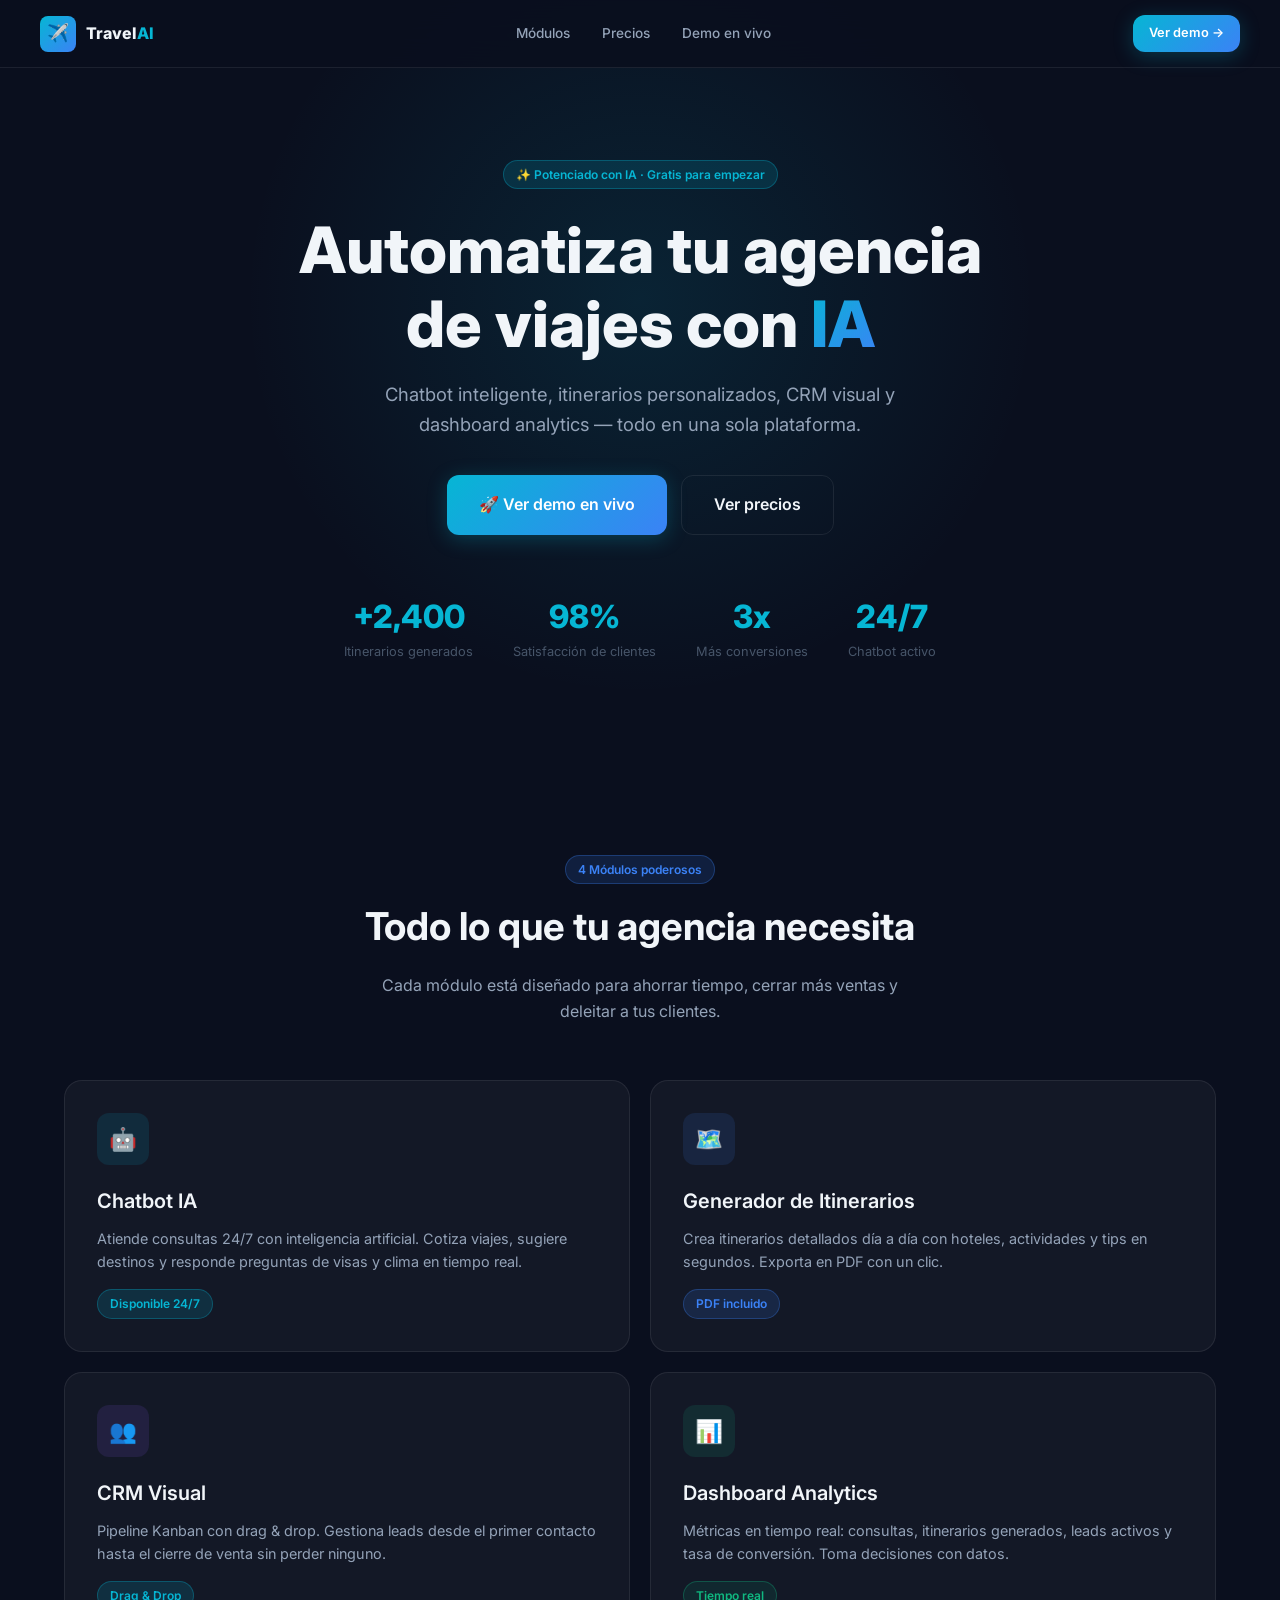
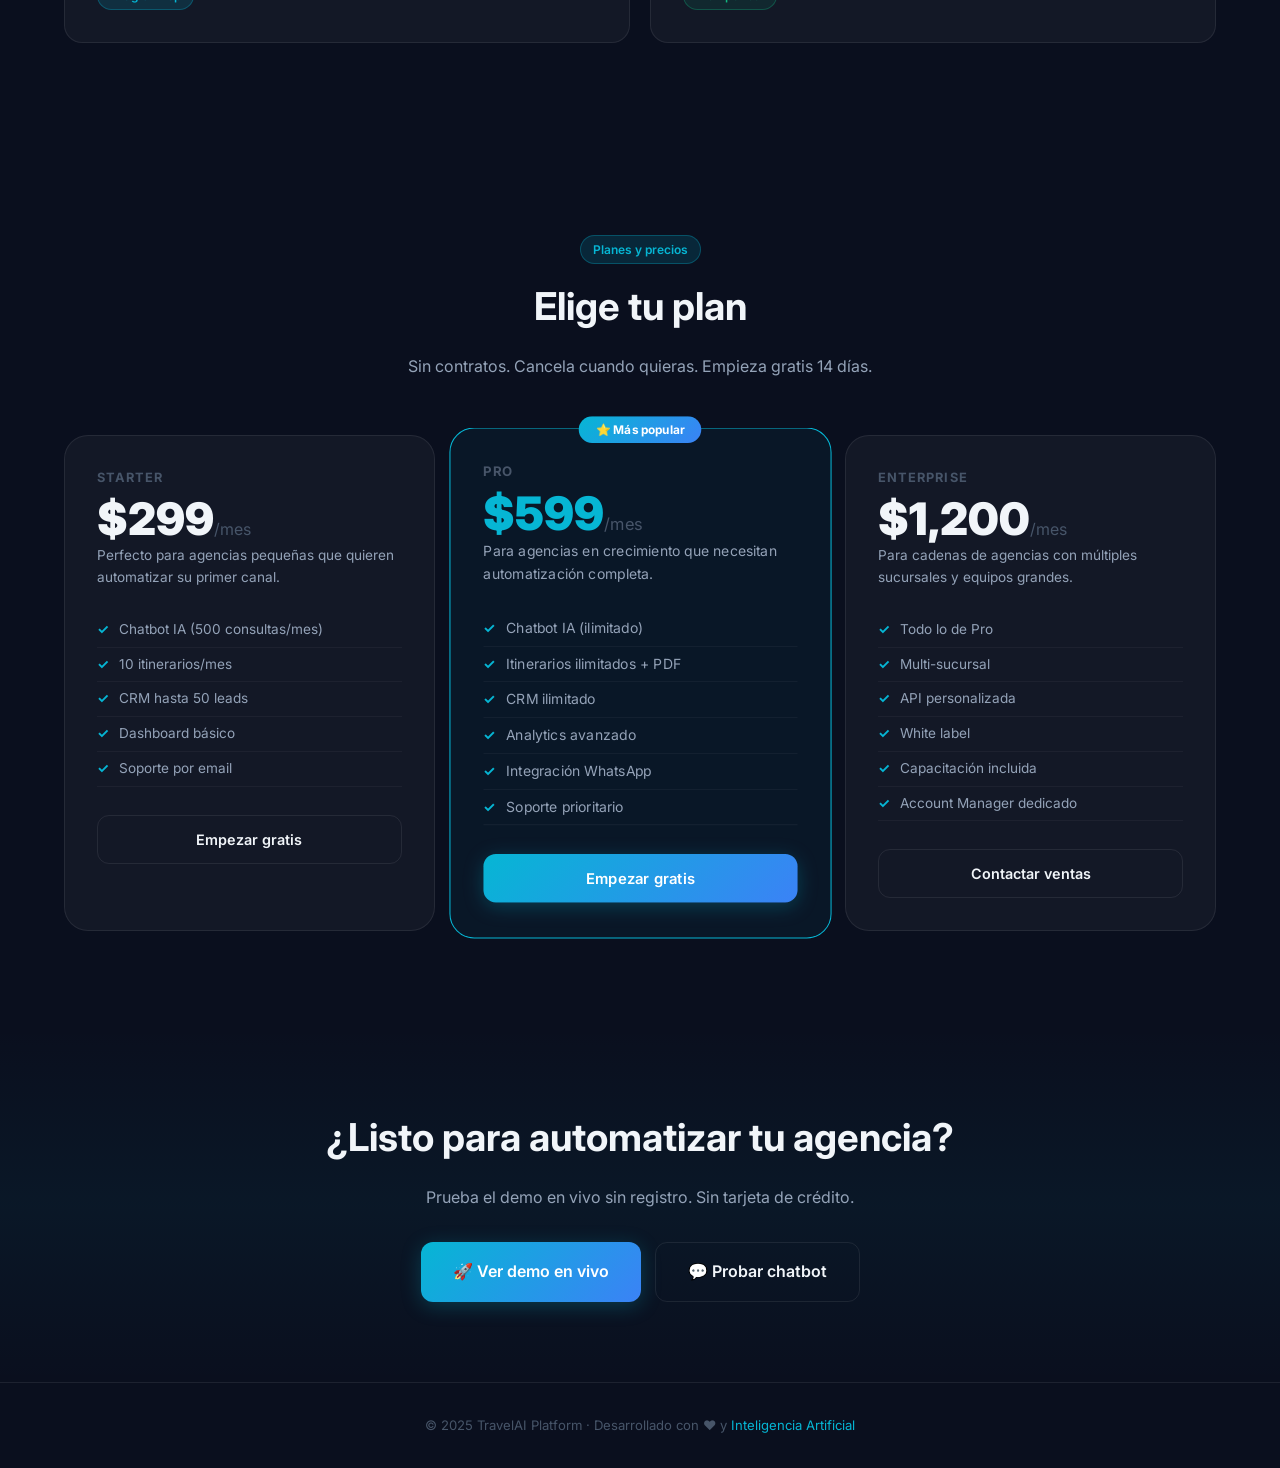
==== index.html @ 24be6a28 "TravelAI Platform - MVP inicial con Gemini AI gratuita" ====
<!DOCTYPE html>
<html lang="es">
<head>
  <meta charset="UTF-8" />
  <meta name="viewport" content="width=device-width, initial-scale=1.0" />
  <title>TravelAI Platform — Automatiza tu agencia de viajes con IA</title>
  <meta name="description" content="TravelAI Platform: chatbot IA, generador de itinerarios, CRM y dashboard analytics para agencias de viajes. Automatiza tu negocio hoy." />
  <meta property="og:title" content="TravelAI Platform" />
  <meta property="og:description" content="Automatiza tu agencia de viajes con Inteligencia Artificial" />
  <link rel="stylesheet" href="style.css" />
  <style>
    /* ── Navbar ── */
    .navbar {
      position: fixed; top: 0; left: 0; right: 0; z-index: 999;
      background: rgba(10,15,30,0.85); backdrop-filter: blur(20px);
      border-bottom: 1px solid var(--border);
      display: flex; align-items: center; justify-content: space-between;
      padding: 0 40px; height: 68px;
    }
    .nav-logo { display: flex; align-items: center; gap: 10px; }
    .nav-logo .icon {
      width: 36px; height: 36px; border-radius: 8px;
      background: linear-gradient(135deg, var(--cyan), var(--blue));
      display: flex; align-items: center; justify-content: center; font-size: 1.1rem;
    }
    .nav-logo span { font-weight: 800; font-size: 1rem; }
    .nav-logo span em { color: var(--cyan); font-style: normal; }
    .nav-links { display: flex; align-items: center; gap: 32px; }
    .nav-links a { font-size: 0.85rem; font-weight: 500; color: var(--text-secondary); transition: var(--transition); }
    .nav-links a:hover { color: var(--text-primary); }
    .nav-cta { display: flex; gap: 12px; }

    /* ── Hero ── */
    .hero {
      padding: 160px 0 96px;
      text-align: center;
      position: relative; overflow: hidden;
    }
    .hero::before {
      content: ''; position: absolute; top: -100px; left: 50%; transform: translateX(-50%);
      width: 800px; height: 800px;
      background: radial-gradient(circle, rgba(6,182,212,0.12) 0%, transparent 70%);
      pointer-events: none;
    }
    .hero-badge { margin-bottom: 24px; }
    .hero h1 { margin-bottom: 20px; }
    .hero h1 span { background: linear-gradient(135deg, var(--cyan), var(--blue)); -webkit-background-clip: text; -webkit-text-fill-color: transparent; }
    .hero p { font-size: 1.15rem; max-width: 560px; margin: 0 auto 36px; }
    .hero-cta { display: flex; gap: 14px; justify-content: center; flex-wrap: wrap; }
    .hero-stats { display: flex; gap: 40px; justify-content: center; margin-top: 56px; flex-wrap: wrap; }
    .hero-stat { text-align: center; }
    .hero-stat .val { font-size: 2rem; font-weight: 800; color: var(--cyan); }
    .hero-stat .lbl { font-size: 0.8rem; color: var(--text-muted); }

    /* ── Features ── */
    .features { padding: 96px 0; }
    .section-label { text-align: center; margin-bottom: 12px; }
    .section-title { text-align: center; margin-bottom: 16px; }
    .section-sub { text-align: center; max-width: 520px; margin: 0 auto 56px; }
    .features-grid {
      display: grid; grid-template-columns: repeat(2, 1fr); gap: 20px;
    }
    .feature-card {
      background: var(--bg-card); border: 1px solid var(--border);
      border-radius: var(--radius-lg); padding: 32px;
      transition: var(--transition); position: relative; overflow: hidden;
    }
    .feature-card::before {
      content: ''; position: absolute; top: 0; left: 0; right: 0; height: 2px;
      background: linear-gradient(90deg, transparent, var(--cyan), transparent);
      opacity: 0; transition: var(--transition);
    }
    .feature-card:hover { border-color: var(--border-accent); transform: translateY(-4px); }
    .feature-card:hover::before { opacity: 1; }
    .feature-icon {
      width: 52px; height: 52px; border-radius: var(--radius-md);
      display: flex; align-items: center; justify-content: center;
      font-size: 1.4rem; margin-bottom: 20px;
    }
    .feature-card h3 { margin-bottom: 10px; }
    .feature-card p { font-size: 0.9rem; }
    .feature-tag { margin-top: 16px; }

    /* ── Pricing ── */
    .pricing { padding: 96px 0; }
    .pricing-grid { display: grid; grid-template-columns: repeat(3,1fr); gap: 20px; }
    .pricing-card {
      background: var(--bg-card); border: 1px solid var(--border);
      border-radius: var(--radius-xl); padding: 32px;
      position: relative; transition: var(--transition);
    }
    .pricing-card.featured {
      border-color: var(--cyan); background: rgba(6,182,212,0.05);
      transform: scale(1.03);
    }
    .pricing-card.featured .popular-badge {
      position: absolute; top: -12px; left: 50%; transform: translateX(-50%);
      background: linear-gradient(135deg, var(--cyan), var(--blue));
      color: #fff; padding: 4px 16px; border-radius: 999px;
      font-size: 0.72rem; font-weight: 700;
    }
    .pricing-name { font-size: 0.8rem; font-weight: 700; color: var(--text-muted); text-transform: uppercase; letter-spacing: 0.08em; margin-bottom: 8px; }
    .pricing-price { font-size: 2.8rem; font-weight: 900; line-height: 1; margin-bottom: 4px; }
    .pricing-price span { font-size: 1rem; font-weight: 400; color: var(--text-muted); }
    .pricing-desc { font-size: 0.85rem; margin-bottom: 24px; }
    .pricing-features { margin-bottom: 28px; }
    .pricing-features li {
      display: flex; align-items: center; gap: 10px;
      font-size: 0.85rem; color: var(--text-secondary); padding: 6px 0;
      border-bottom: 1px solid rgba(255,255,255,0.04);
    }
    .pricing-features li::before { content: '✓'; color: var(--cyan); font-weight: 700; flex-shrink: 0; }
    .pricing-card .btn { width: 100%; justify-content: center; }

    /* ── CTA Section ── */
    .cta-section {
      padding: 80px 0; text-align: center;
      background: linear-gradient(180deg, transparent, rgba(6,182,212,0.05), transparent);
    }
    .cta-section h2 { margin-bottom: 16px; }
    .cta-section p { margin-bottom: 32px; }
    .cta-section .cta-btns { display: flex; gap: 14px; justify-content: center; }

    /* ── Footer ── */
    footer {
      border-top: 1px solid var(--border);
      padding: 32px 0; text-align: center;
    }
    footer p { font-size: 0.82rem; color: var(--text-muted); }
    footer a { color: var(--cyan); }

    @media (max-width: 768px) {
      .features-grid, .pricing-grid { grid-template-columns: 1fr; }
      .pricing-card.featured { transform: scale(1); }
      .nav-links { display: none; }
      .navbar { padding: 0 20px; }
    }
  </style>
</head>
<body>

<!-- NAVBAR -->
<nav class="navbar">
  <div class="nav-logo">
    <div class="icon">✈️</div>
    <span>Travel<em>AI</em></span>
  </div>
  <div class="nav-links">
    <a href="#modulos">Módulos</a>
    <a href="#precios">Precios</a>
    <a href="app/dashboard.html">Demo en vivo</a>
  </div>
  <div class="nav-cta">
    <a href="app/dashboard.html" class="btn btn-primary btn-sm">Ver demo →</a>
  </div>
</nav>

<!-- HERO -->
<section class="hero">
  <div class="container">
    <div class="hero-badge animate-fade-up">
      <span class="badge badge-cyan">✨ Potenciado con IA · Gratis para empezar</span>
    </div>
    <h1 class="animate-fade-up delay-1">
      Automatiza tu agencia<br>de viajes con <span>IA</span>
    </h1>
    <p class="animate-fade-up delay-2">
      Chatbot inteligente, itinerarios personalizados, CRM visual y dashboard analytics — todo en una sola plataforma.
    </p>
    <div class="hero-cta animate-fade-up delay-3">
      <a href="app/dashboard.html" id="cta-demo" class="btn btn-primary btn-lg">🚀 Ver demo en vivo</a>
      <a href="#precios" class="btn btn-outline btn-lg">Ver precios</a>
    </div>
    <div class="hero-stats animate-fade-up delay-4">
      <div class="hero-stat"><div class="val">+2,400</div><div class="lbl">Itinerarios generados</div></div>
      <div class="hero-stat"><div class="val">98%</div><div class="lbl">Satisfacción de clientes</div></div>
      <div class="hero-stat"><div class="val">3x</div><div class="lbl">Más conversiones</div></div>
      <div class="hero-stat"><div class="val">24/7</div><div class="lbl">Chatbot activo</div></div>
    </div>
  </div>
</section>

<!-- MÓDULOS -->
<section class="features" id="modulos">
  <div class="container">
    <div class="section-label"><span class="badge badge-blue">4 Módulos poderosos</span></div>
    <h2 class="section-title">Todo lo que tu agencia necesita</h2>
    <p class="section-sub">Cada módulo está diseñado para ahorrar tiempo, cerrar más ventas y deleitar a tus clientes.</p>
    <div class="features-grid">

      <div class="feature-card animate-fade-up">
        <div class="feature-icon" style="background:rgba(6,182,212,0.12);color:var(--cyan);">🤖</div>
        <h3>Chatbot IA</h3>
        <p>Atiende consultas 24/7 con inteligencia artificial. Cotiza viajes, sugiere destinos y responde preguntas de visas y clima en tiempo real.</p>
        <div class="feature-tag"><span class="badge badge-cyan">Disponible 24/7</span></div>
      </div>

      <div class="feature-card animate-fade-up delay-1">
        <div class="feature-icon" style="background:rgba(59,130,246,0.12);color:var(--blue);">🗺️</div>
        <h3>Generador de Itinerarios</h3>
        <p>Crea itinerarios detallados día a día con hoteles, actividades y tips en segundos. Exporta en PDF con un clic.</p>
        <div class="feature-tag"><span class="badge badge-blue">PDF incluido</span></div>
      </div>

      <div class="feature-card animate-fade-up delay-2">
        <div class="feature-icon" style="background:rgba(139,92,246,0.12);color:var(--violet);">👥</div>
        <h3>CRM Visual</h3>
        <p>Pipeline Kanban con drag & drop. Gestiona leads desde el primer contacto hasta el cierre de venta sin perder ninguno.</p>
        <div class="feature-tag"><span class="badge badge-cyan">Drag & Drop</span></div>
      </div>

      <div class="feature-card animate-fade-up delay-3">
        <div class="feature-icon" style="background:rgba(16,185,129,0.12);color:var(--emerald);">📊</div>
        <h3>Dashboard Analytics</h3>
        <p>Métricas en tiempo real: consultas, itinerarios generados, leads activos y tasa de conversión. Toma decisiones con datos.</p>
        <div class="feature-tag"><span class="badge badge-green">Tiempo real</span></div>
      </div>

    </div>
  </div>
</section>

<!-- PRECIOS -->
<section class="pricing" id="precios">
  <div class="container">
    <div class="section-label"><span class="badge badge-cyan">Planes y precios</span></div>
    <h2 class="section-title">Elige tu plan</h2>
    <p class="section-sub">Sin contratos. Cancela cuando quieras. Empieza gratis 14 días.</p>
    <div class="pricing-grid">

      <div class="pricing-card">
        <div class="pricing-name">Starter</div>
        <div class="pricing-price">$299<span>/mes</span></div>
        <p class="pricing-desc">Perfecto para agencias pequeñas que quieren automatizar su primer canal.</p>
        <ul class="pricing-features">
          <li>Chatbot IA (500 consultas/mes)</li>
          <li>10 itinerarios/mes</li>
          <li>CRM hasta 50 leads</li>
          <li>Dashboard básico</li>
          <li>Soporte por email</li>
        </ul>
        <a href="app/dashboard.html" class="btn btn-outline">Empezar gratis</a>
      </div>

      <div class="pricing-card featured">
        <div class="popular-badge">⭐ Más popular</div>
        <div class="pricing-name">Pro</div>
        <div class="pricing-price" style="color:var(--cyan)">$599<span>/mes</span></div>
        <p class="pricing-desc">Para agencias en crecimiento que necesitan automatización completa.</p>
        <ul class="pricing-features">
          <li>Chatbot IA (ilimitado)</li>
          <li>Itinerarios ilimitados + PDF</li>
          <li>CRM ilimitado</li>
          <li>Analytics avanzado</li>
          <li>Integración WhatsApp</li>
          <li>Soporte prioritario</li>
        </ul>
        <a href="app/dashboard.html" class="btn btn-primary">Empezar gratis</a>
      </div>

      <div class="pricing-card">
        <div class="pricing-name">Enterprise</div>
        <div class="pricing-price">$1,200<span>/mes</span></div>
        <p class="pricing-desc">Para cadenas de agencias con múltiples sucursales y equipos grandes.</p>
        <ul class="pricing-features">
          <li>Todo lo de Pro</li>
          <li>Multi-sucursal</li>
          <li>API personalizada</li>
          <li>White label</li>
          <li>Capacitación incluida</li>
          <li>Account Manager dedicado</li>
        </ul>
        <a href="app/dashboard.html" class="btn btn-outline">Contactar ventas</a>
      </div>

    </div>
  </div>
</section>

<!-- CTA FINAL -->
<section class="cta-section">
  <div class="container">
    <h2>¿Listo para automatizar tu agencia?</h2>
    <p>Prueba el demo en vivo sin registro. Sin tarjeta de crédito.</p>
    <div class="cta-btns">
      <a href="app/dashboard.html" id="cta-demo-2" class="btn btn-primary btn-lg">🚀 Ver demo en vivo</a>
      <a href="app/chatbot.html" class="btn btn-outline btn-lg">💬 Probar chatbot</a>
    </div>
  </div>
</section>

<!-- FOOTER -->
<footer>
  <div class="container">
    <p>© 2025 TravelAI Platform · Desarrollado con ❤️ y <a href="#">Inteligencia Artificial</a></p>
  </div>
</footer>

</body>
</html>
---- style.css ----
/* ============================================================
   TravelAI Platform — Global Design System
   Dark Tech Premium + Glassmorphism
   Fuente: Inter (Google Fonts)
   ============================================================ */

@import url('https://fonts.googleapis.com/css2?family=Inter:wght@300;400;500;600;700;800;900&display=swap');

/* ── CSS Variables ─────────────────────────────────────────── */
:root {
  --bg-base:        #0a0f1e;
  --bg-surface:     #0f172a;
  --bg-sidebar:     #111827;
  --bg-card:        rgba(255, 255, 255, 0.04);
  --bg-card-hover:  rgba(255, 255, 255, 0.07);
  --border:         rgba(255, 255, 255, 0.08);
  --border-accent:  rgba(6, 182, 212, 0.3);

  --cyan:           #06b6d4;
  --cyan-dim:       rgba(6, 182, 212, 0.15);
  --cyan-glow:      rgba(6, 182, 212, 0.25);
  --blue:           #3b82f6;
  --blue-dim:       rgba(59, 130, 246, 0.15);
  --violet:         #8b5cf6;
  --emerald:        #10b981;
  --rose:           #f43f5e;
  --amber:          #f59e0b;

  --text-primary:   #f1f5f9;
  --text-secondary: #94a3b8;
  --text-muted:     #475569;

  --radius-sm:      6px;
  --radius-md:      12px;
  --radius-lg:      18px;
  --radius-xl:      24px;

  --shadow-glow-cyan: 0 0 30px rgba(6, 182, 212, 0.15);
  --shadow-card:      0 4px 24px rgba(0, 0, 0, 0.4);
  --transition:       all 0.2s ease;
  --sidebar-w:        240px;
}

/* ── Reset ─────────────────────────────────────────────────── */
*, *::before, *::after { box-sizing: border-box; margin: 0; padding: 0; }
html { scroll-behavior: smooth; }
body {
  font-family: 'Inter', sans-serif;
  background: var(--bg-base);
  color: var(--text-primary);
  line-height: 1.6;
  -webkit-font-smoothing: antialiased;
}
a { color: inherit; text-decoration: none; }
img { max-width: 100%; }
ul { list-style: none; }
button { cursor: pointer; border: none; outline: none; }
input, textarea, select {
  font-family: 'Inter', sans-serif;
  outline: none;
}

/* ── Typography ────────────────────────────────────────────── */
h1 { font-size: clamp(2.2rem, 5vw, 4rem); font-weight: 800; line-height: 1.15; }
h2 { font-size: clamp(1.6rem, 3vw, 2.5rem); font-weight: 700; }
h3 { font-size: 1.25rem; font-weight: 600; }
h4 { font-size: 1rem; font-weight: 600; }
p  { color: var(--text-secondary); }

/* ── Layout ────────────────────────────────────────────────── */
.container {
  max-width: 1200px;
  margin: 0 auto;
  padding: 0 24px;
}
.section { padding: 96px 0; }

/* ── Glass Card ────────────────────────────────────────────── */
.card {
  background: var(--bg-card);
  border: 1px solid var(--border);
  border-radius: var(--radius-lg);
  padding: 24px;
  transition: var(--transition);
}
.card:hover {
  background: var(--bg-card-hover);
  border-color: var(--border-accent);
  box-shadow: var(--shadow-glow-cyan);
  transform: translateY(-2px);
}

/* ── Buttons ───────────────────────────────────────────────── */
.btn {
  display: inline-flex;
  align-items: center;
  gap: 8px;
  padding: 12px 24px;
  border-radius: var(--radius-md);
  font-size: 0.9rem;
  font-weight: 600;
  transition: var(--transition);
  white-space: nowrap;
}
.btn-primary {
  background: linear-gradient(135deg, var(--cyan) 0%, var(--blue) 100%);
  color: #fff;
  box-shadow: 0 4px 20px var(--cyan-glow);
}
.btn-primary:hover {
  transform: translateY(-2px);
  box-shadow: 0 8px 30px var(--cyan-glow);
  filter: brightness(1.1);
}
.btn-outline {
  background: transparent;
  border: 1px solid var(--border);
  color: var(--text-primary);
}
.btn-outline:hover {
  border-color: var(--cyan);
  color: var(--cyan);
  background: var(--cyan-dim);
}
.btn-ghost {
  background: var(--bg-card);
  border: 1px solid var(--border);
  color: var(--text-primary);
}
.btn-ghost:hover {
  background: var(--bg-card-hover);
  border-color: var(--border-accent);
}
.btn-sm { padding: 8px 16px; font-size: 0.8rem; }
.btn-lg { padding: 16px 32px; font-size: 1rem; }

/* ── Badge ─────────────────────────────────────────────────── */
.badge {
  display: inline-flex;
  align-items: center;
  gap: 6px;
  padding: 4px 12px;
  border-radius: 999px;
  font-size: 0.75rem;
  font-weight: 600;
  border: 1px solid;
}
.badge-cyan  { color: var(--cyan);    background: var(--cyan-dim);  border-color: var(--border-accent); }
.badge-blue  { color: var(--blue);    background: var(--blue-dim);  border-color: rgba(59,130,246,0.3); }
.badge-green { color: var(--emerald); background: rgba(16,185,129,0.1); border-color: rgba(16,185,129,0.3); }
.badge-rose  { color: var(--rose);    background: rgba(244,63,94,0.1);  border-color: rgba(244,63,94,0.3); }

/* ── APP LAYOUT (sidebar + content) ───────────────────────── */
.app-layout {
  display: flex;
  min-height: 100vh;
}

/* Sidebar */
.sidebar {
  width: var(--sidebar-w);
  background: var(--bg-sidebar);
  border-right: 1px solid var(--border);
  display: flex;
  flex-direction: column;
  position: fixed;
  top: 0;
  left: 0;
  height: 100vh;
  z-index: 100;
  overflow-y: auto;
}
.sidebar-logo {
  padding: 20px 20px 16px;
  border-bottom: 1px solid var(--border);
  display: flex;
  align-items: center;
  gap: 10px;
}
.sidebar-logo .logo-icon {
  width: 36px;
  height: 36px;
  background: linear-gradient(135deg, var(--cyan), var(--blue));
  border-radius: var(--radius-sm);
  display: flex;
  align-items: center;
  justify-content: center;
  font-size: 1.1rem;
}
.sidebar-logo .logo-text {
  font-size: 0.9rem;
  font-weight: 700;
  color: var(--text-primary);
  line-height: 1.2;
}
.sidebar-logo .logo-sub {
  font-size: 0.65rem;
  color: var(--cyan);
  font-weight: 500;
}
.sidebar-nav {
  padding: 16px 12px;
  flex: 1;
}
.sidebar-section-label {
  font-size: 0.65rem;
  font-weight: 700;
  color: var(--text-muted);
  text-transform: uppercase;
  letter-spacing: 0.08em;
  padding: 0 8px;
  margin: 16px 0 8px;
}
.sidebar-section-label:first-child { margin-top: 0; }
.nav-item {
  display: flex;
  align-items: center;
  gap: 10px;
  padding: 10px 12px;
  border-radius: var(--radius-sm);
  font-size: 0.85rem;
  font-weight: 500;
  color: var(--text-secondary);
  transition: var(--transition);
  margin-bottom: 2px;
}
.nav-item:hover {
  background: var(--bg-card);
  color: var(--text-primary);
}
.nav-item.active {
  background: var(--cyan-dim);
  color: var(--cyan);
  border: 1px solid var(--border-accent);
}
.nav-item .nav-icon { font-size: 1rem; width: 20px; text-align: center; }
.sidebar-footer {
  padding: 16px 12px;
  border-top: 1px solid var(--border);
}
.sidebar-user {
  display: flex;
  align-items: center;
  gap: 10px;
  padding: 8px;
  border-radius: var(--radius-sm);
  cursor: pointer;
  transition: var(--transition);
}
.sidebar-user:hover { background: var(--bg-card); }
.user-avatar {
  width: 32px;
  height: 32px;
  background: linear-gradient(135deg, var(--violet), var(--blue));
  border-radius: 50%;
  display: flex;
  align-items: center;
  justify-content: center;
  font-size: 0.8rem;
  font-weight: 700;
  color: #fff;
}
.user-info .user-name { font-size: 0.8rem; font-weight: 600; }
.user-info .user-plan { font-size: 0.65rem; color: var(--cyan); }

/* Main content */
.main-content {
  margin-left: var(--sidebar-w);
  flex: 1;
  min-height: 100vh;
}
.app-header {
  background: rgba(15, 23, 42, 0.8);
  backdrop-filter: blur(20px);
  border-bottom: 1px solid var(--border);
  padding: 0 28px;
  height: 64px;
  display: flex;
  align-items: center;
  justify-content: space-between;
  position: sticky;
  top: 0;
  z-index: 90;
}
.app-header h1 { font-size: 1.2rem; font-weight: 700; }
.app-header-right { display: flex; align-items: center; gap: 12px; }
.app-body { padding: 28px; }

/* ── Metric Cards ──────────────────────────────────────────── */
.metrics-grid {
  display: grid;
  grid-template-columns: repeat(auto-fit, minmax(200px, 1fr));
  gap: 16px;
  margin-bottom: 28px;
}
.metric-card {
  background: var(--bg-card);
  border: 1px solid var(--border);
  border-radius: var(--radius-lg);
  padding: 20px;
  transition: var(--transition);
}
.metric-card:hover {
  border-color: var(--border-accent);
  transform: translateY(-2px);
}
.metric-label {
  font-size: 0.75rem;
  font-weight: 600;
  color: var(--text-muted);
  text-transform: uppercase;
  letter-spacing: 0.05em;
  margin-bottom: 8px;
}
.metric-value {
  font-size: 2.2rem;
  font-weight: 800;
  line-height: 1;
  margin-bottom: 6px;
}
.metric-change {
  font-size: 0.75rem;
  font-weight: 500;
}
.metric-change.up   { color: var(--emerald); }
.metric-change.down { color: var(--rose); }

/* ── Tables ────────────────────────────────────────────────── */
.table-card {
  background: var(--bg-card);
  border: 1px solid var(--border);
  border-radius: var(--radius-lg);
  overflow: hidden;
}
.table-card-header {
  padding: 16px 20px;
  border-bottom: 1px solid var(--border);
  display: flex;
  align-items: center;
  justify-content: space-between;
}
.table-card-header h3 { font-size: 0.95rem; }
table { width: 100%; border-collapse: collapse; }
th {
  padding: 12px 20px;
  text-align: left;
  font-size: 0.72rem;
  font-weight: 700;
  color: var(--text-muted);
  text-transform: uppercase;
  letter-spacing: 0.05em;
  background: rgba(255,255,255,0.02);
  border-bottom: 1px solid var(--border);
}
td {
  padding: 14px 20px;
  font-size: 0.85rem;
  border-bottom: 1px solid rgba(255,255,255,0.04);
  color: var(--text-secondary);
}
tr:last-child td { border-bottom: none; }
tbody tr { transition: var(--transition); }
tbody tr:hover { background: var(--bg-card-hover); }
td .td-main { color: var(--text-primary); font-weight: 500; }

/* ── Status Dots ───────────────────────────────────────────── */
.status-dot {
  display: inline-flex;
  align-items: center;
  gap: 6px;
  font-size: 0.8rem;
}
.status-dot::before {
  content: '';
  width: 7px;
  height: 7px;
  border-radius: 50%;
  flex-shrink: 0;
}
.status-dot.active::before   { background: var(--emerald); box-shadow: 0 0 8px var(--emerald); }
.status-dot.pending::before  { background: var(--amber); }
.status-dot.resolved::before { background: var(--text-muted); }

/* ── Grid helpers ──────────────────────────────────────────── */
.grid-2 { display: grid; grid-template-columns: 1fr 1fr; gap: 20px; }
.grid-3 { display: grid; grid-template-columns: repeat(3, 1fr); gap: 20px; }

/* ── Scrollbar ─────────────────────────────────────────────── */
::-webkit-scrollbar { width: 6px; height: 6px; }
::-webkit-scrollbar-track { background: transparent; }
::-webkit-scrollbar-thumb { background: rgba(255,255,255,0.1); border-radius: 3px; }
::-webkit-scrollbar-thumb:hover { background: rgba(255,255,255,0.2); }

/* ── Animations ────────────────────────────────────────────── */
@keyframes fadeInUp {
  from { opacity: 0; transform: translateY(24px); }
  to   { opacity: 1; transform: translateY(0); }
}
@keyframes pulse-glow {
  0%, 100% { box-shadow: 0 0 20px var(--cyan-glow); }
  50%       { box-shadow: 0 0 40px rgba(6,182,212,0.5); }
}
@keyframes spin {
  to { transform: rotate(360deg); }
}
.animate-fade-up { animation: fadeInUp 0.5s ease both; }
.delay-1 { animation-delay: 0.1s; }
.delay-2 { animation-delay: 0.2s; }
.delay-3 { animation-delay: 0.3s; }
.delay-4 { animation-delay: 0.4s; }

/* ── Responsive ────────────────────────────────────────────── */
@media (max-width: 1024px) {
  .grid-3 { grid-template-columns: repeat(2, 1fr); }
}
@media (max-width: 768px) {
  .sidebar { transform: translateX(-100%); }
  .main-content { margin-left: 0; }
  .grid-2, .grid-3 { grid-template-columns: 1fr; }
  .metrics-grid { grid-template-columns: repeat(2, 1fr); }
}
@media (max-width: 480px) {
  .metrics-grid { grid-template-columns: 1fr; }
}
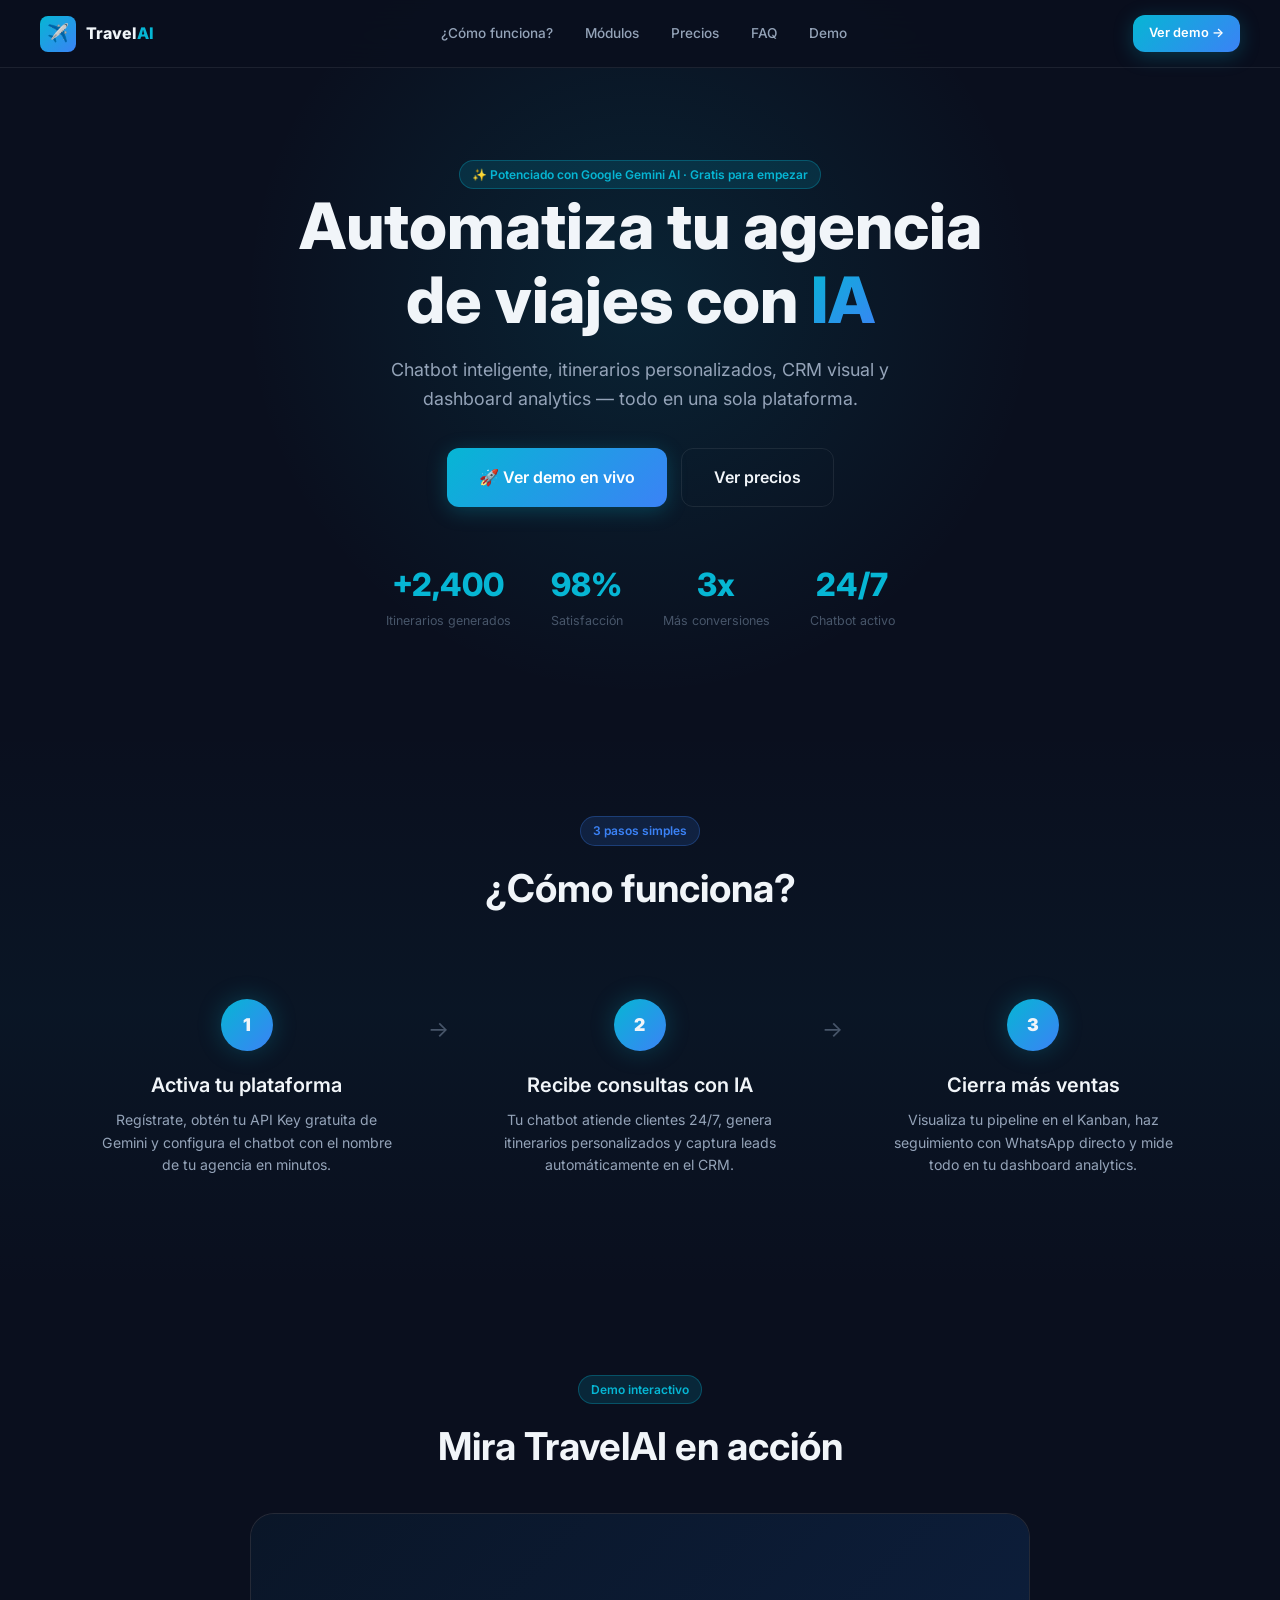
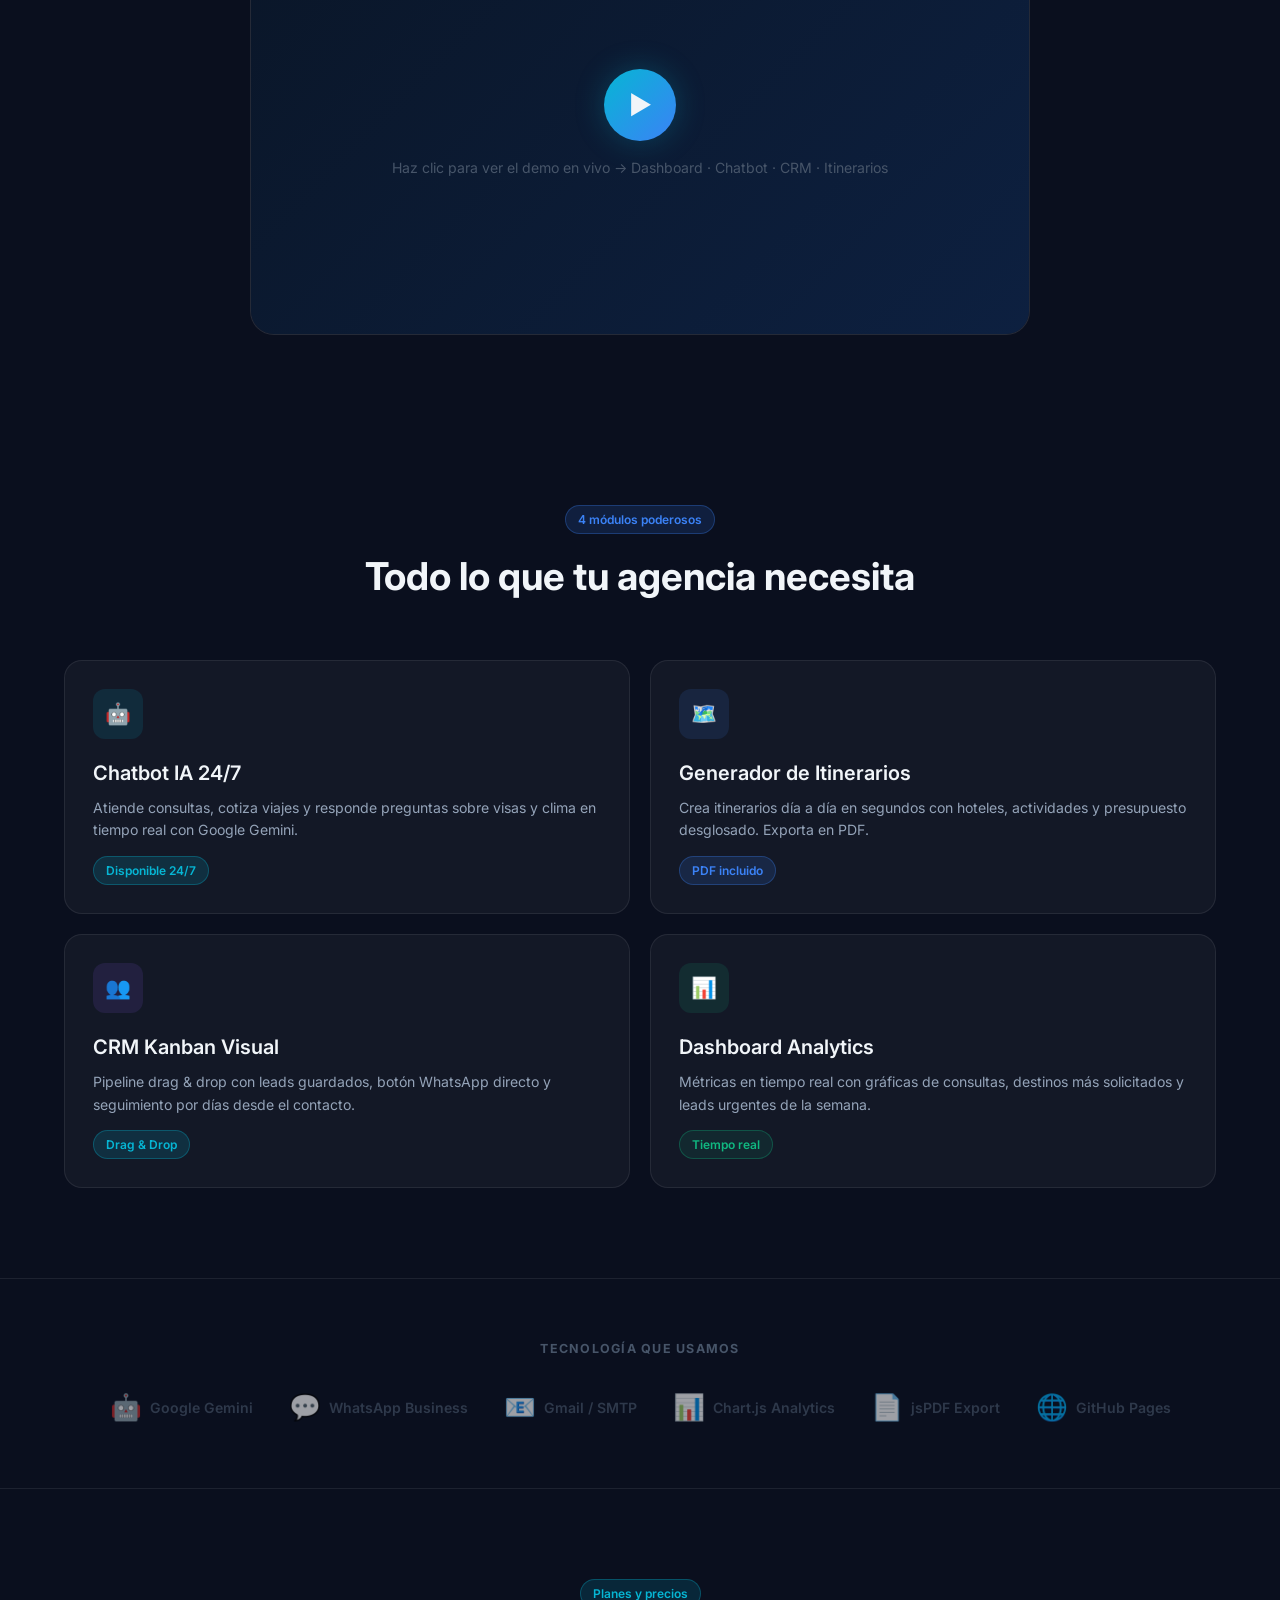
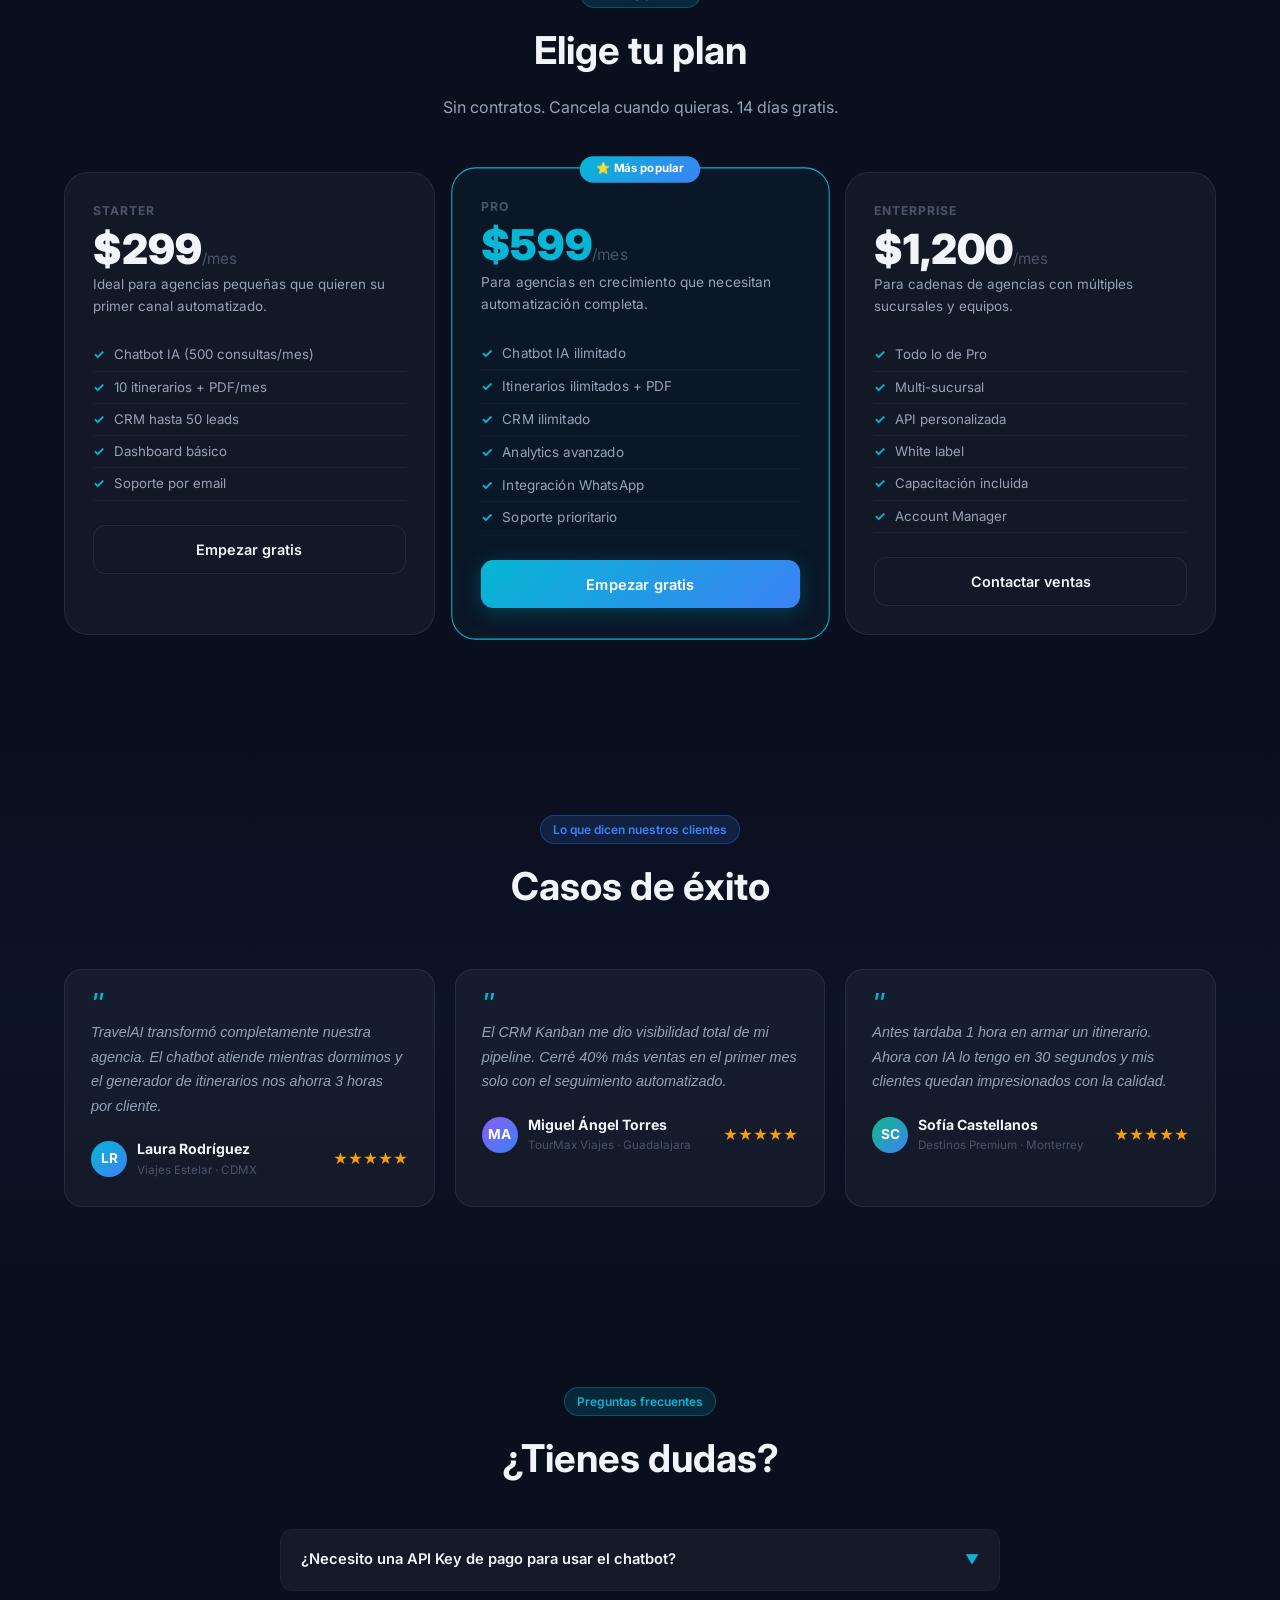
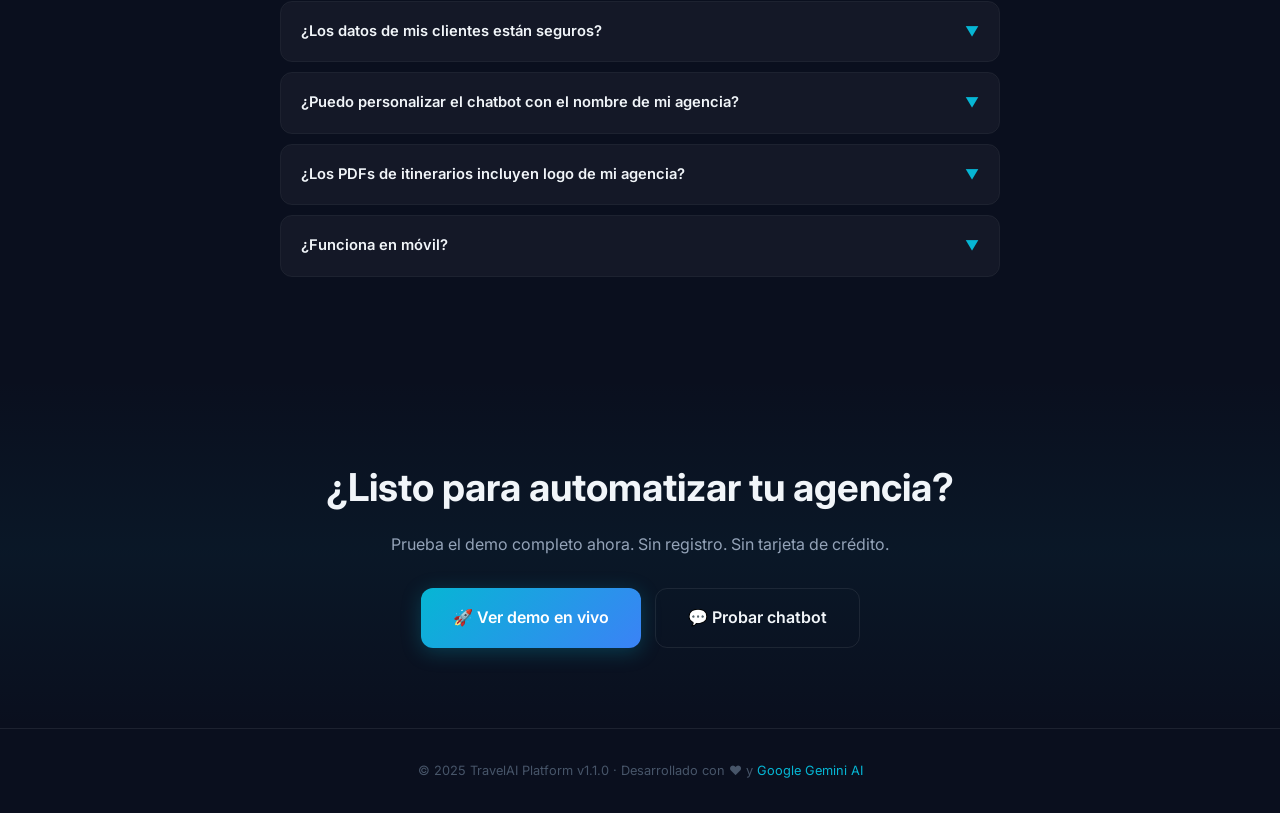
==== commit 252b16df: "TravelAI Platform v1.1 - Chatbot mejorado + PDF + CRM funcional + FAQ + Testimonios" ====
--- a/index.html
+++ b/index.html
@@ -1,181 +1,189 @@
 <!DOCTYPE html>
 <html lang="es">
 <head>
-  <meta charset="UTF-8" />
-  <meta name="viewport" content="width=device-width, initial-scale=1.0" />
+  <meta charset="UTF-8" /><meta name="viewport" content="width=device-width, initial-scale=1.0" />
   <title>TravelAI Platform — Automatiza tu agencia de viajes con IA</title>
-  <meta name="description" content="TravelAI Platform: chatbot IA, generador de itinerarios, CRM y dashboard analytics para agencias de viajes. Automatiza tu negocio hoy." />
-  <meta property="og:title" content="TravelAI Platform" />
-  <meta property="og:description" content="Automatiza tu agencia de viajes con Inteligencia Artificial" />
+  <meta name="description" content="TravelAI Platform: chatbot IA, generador de itinerarios, CRM y dashboard para agencias de viajes. Empieza gratis hoy." />
   <link rel="stylesheet" href="style.css" />
+  <script src="config.js"></script>
   <style>
-    /* ── Navbar ── */
-    .navbar {
-      position: fixed; top: 0; left: 0; right: 0; z-index: 999;
-      background: rgba(10,15,30,0.85); backdrop-filter: blur(20px);
-      border-bottom: 1px solid var(--border);
-      display: flex; align-items: center; justify-content: space-between;
-      padding: 0 40px; height: 68px;
-    }
-    .nav-logo { display: flex; align-items: center; gap: 10px; }
-    .nav-logo .icon {
-      width: 36px; height: 36px; border-radius: 8px;
-      background: linear-gradient(135deg, var(--cyan), var(--blue));
-      display: flex; align-items: center; justify-content: center; font-size: 1.1rem;
-    }
-    .nav-logo span { font-weight: 800; font-size: 1rem; }
-    .nav-logo span em { color: var(--cyan); font-style: normal; }
-    .nav-links { display: flex; align-items: center; gap: 32px; }
-    .nav-links a { font-size: 0.85rem; font-weight: 500; color: var(--text-secondary); transition: var(--transition); }
-    .nav-links a:hover { color: var(--text-primary); }
-    .nav-cta { display: flex; gap: 12px; }
-
-    /* ── Hero ── */
-    .hero {
-      padding: 160px 0 96px;
-      text-align: center;
-      position: relative; overflow: hidden;
-    }
-    .hero::before {
-      content: ''; position: absolute; top: -100px; left: 50%; transform: translateX(-50%);
-      width: 800px; height: 800px;
-      background: radial-gradient(circle, rgba(6,182,212,0.12) 0%, transparent 70%);
-      pointer-events: none;
-    }
-    .hero-badge { margin-bottom: 24px; }
-    .hero h1 { margin-bottom: 20px; }
-    .hero h1 span { background: linear-gradient(135deg, var(--cyan), var(--blue)); -webkit-background-clip: text; -webkit-text-fill-color: transparent; }
-    .hero p { font-size: 1.15rem; max-width: 560px; margin: 0 auto 36px; }
-    .hero-cta { display: flex; gap: 14px; justify-content: center; flex-wrap: wrap; }
-    .hero-stats { display: flex; gap: 40px; justify-content: center; margin-top: 56px; flex-wrap: wrap; }
-    .hero-stat { text-align: center; }
-    .hero-stat .val { font-size: 2rem; font-weight: 800; color: var(--cyan); }
-    .hero-stat .lbl { font-size: 0.8rem; color: var(--text-muted); }
-
-    /* ── Features ── */
-    .features { padding: 96px 0; }
-    .section-label { text-align: center; margin-bottom: 12px; }
-    .section-title { text-align: center; margin-bottom: 16px; }
-    .section-sub { text-align: center; max-width: 520px; margin: 0 auto 56px; }
-    .features-grid {
-      display: grid; grid-template-columns: repeat(2, 1fr); gap: 20px;
-    }
-    .feature-card {
-      background: var(--bg-card); border: 1px solid var(--border);
-      border-radius: var(--radius-lg); padding: 32px;
-      transition: var(--transition); position: relative; overflow: hidden;
-    }
-    .feature-card::before {
-      content: ''; position: absolute; top: 0; left: 0; right: 0; height: 2px;
-      background: linear-gradient(90deg, transparent, var(--cyan), transparent);
-      opacity: 0; transition: var(--transition);
-    }
-    .feature-card:hover { border-color: var(--border-accent); transform: translateY(-4px); }
-    .feature-card:hover::before { opacity: 1; }
-    .feature-icon {
-      width: 52px; height: 52px; border-radius: var(--radius-md);
-      display: flex; align-items: center; justify-content: center;
-      font-size: 1.4rem; margin-bottom: 20px;
-    }
-    .feature-card h3 { margin-bottom: 10px; }
-    .feature-card p { font-size: 0.9rem; }
-    .feature-tag { margin-top: 16px; }
-
-    /* ── Pricing ── */
-    .pricing { padding: 96px 0; }
-    .pricing-grid { display: grid; grid-template-columns: repeat(3,1fr); gap: 20px; }
-    .pricing-card {
-      background: var(--bg-card); border: 1px solid var(--border);
-      border-radius: var(--radius-xl); padding: 32px;
-      position: relative; transition: var(--transition);
-    }
-    .pricing-card.featured {
-      border-color: var(--cyan); background: rgba(6,182,212,0.05);
-      transform: scale(1.03);
-    }
-    .pricing-card.featured .popular-badge {
-      position: absolute; top: -12px; left: 50%; transform: translateX(-50%);
-      background: linear-gradient(135deg, var(--cyan), var(--blue));
-      color: #fff; padding: 4px 16px; border-radius: 999px;
-      font-size: 0.72rem; font-weight: 700;
-    }
-    .pricing-name { font-size: 0.8rem; font-weight: 700; color: var(--text-muted); text-transform: uppercase; letter-spacing: 0.08em; margin-bottom: 8px; }
-    .pricing-price { font-size: 2.8rem; font-weight: 900; line-height: 1; margin-bottom: 4px; }
-    .pricing-price span { font-size: 1rem; font-weight: 400; color: var(--text-muted); }
-    .pricing-desc { font-size: 0.85rem; margin-bottom: 24px; }
-    .pricing-features { margin-bottom: 28px; }
-    .pricing-features li {
-      display: flex; align-items: center; gap: 10px;
-      font-size: 0.85rem; color: var(--text-secondary); padding: 6px 0;
-      border-bottom: 1px solid rgba(255,255,255,0.04);
-    }
-    .pricing-features li::before { content: '✓'; color: var(--cyan); font-weight: 700; flex-shrink: 0; }
-    .pricing-card .btn { width: 100%; justify-content: center; }
-
-    /* ── CTA Section ── */
-    .cta-section {
-      padding: 80px 0; text-align: center;
-      background: linear-gradient(180deg, transparent, rgba(6,182,212,0.05), transparent);
-    }
-    .cta-section h2 { margin-bottom: 16px; }
-    .cta-section p { margin-bottom: 32px; }
-    .cta-section .cta-btns { display: flex; gap: 14px; justify-content: center; }
-
-    /* ── Footer ── */
-    footer {
-      border-top: 1px solid var(--border);
-      padding: 32px 0; text-align: center;
-    }
-    footer p { font-size: 0.82rem; color: var(--text-muted); }
-    footer a { color: var(--cyan); }
-
-    @media (max-width: 768px) {
-      .features-grid, .pricing-grid { grid-template-columns: 1fr; }
-      .pricing-card.featured { transform: scale(1); }
-      .nav-links { display: none; }
-      .navbar { padding: 0 20px; }
+    .navbar { position:fixed;top:0;left:0;right:0;z-index:999;background:rgba(10,15,30,.88);backdrop-filter:blur(20px);border-bottom:1px solid var(--border);display:flex;align-items:center;justify-content:space-between;padding:0 40px;height:68px; }
+    .nav-logo { display:flex;align-items:center;gap:10px; }
+    .nav-logo .ico { width:36px;height:36px;border-radius:8px;background:linear-gradient(135deg,var(--cyan),var(--blue));display:flex;align-items:center;justify-content:center;font-size:1.1rem; }
+    .nav-logo span { font-weight:800;font-size:1rem; }
+    .nav-logo span em { color:var(--cyan);font-style:normal; }
+    .nav-links { display:flex;align-items:center;gap:32px; }
+    .nav-links a { font-size:.85rem;font-weight:500;color:var(--text-secondary);transition:var(--transition); }
+    .nav-links a:hover { color:var(--text-primary); }
+    .nav-cta { display:flex;gap:10px; }
+
+    /* Hero */
+    .hero { padding:160px 0 96px;text-align:center;position:relative;overflow:hidden; }
+    .hero::before { content:'';position:absolute;top:-100px;left:50%;transform:translateX(-50%);width:800px;height:800px;background:radial-gradient(circle,rgba(6,182,212,.12) 0%,transparent 70%);pointer-events:none; }
+    .hero h1 { margin-bottom:20px; }
+    .hero h1 span { background:linear-gradient(135deg,var(--cyan),var(--blue));-webkit-background-clip:text;-webkit-text-fill-color:transparent; }
+    .hero p { font-size:1.12rem;max-width:540px;margin:0 auto 34px; }
+    .hero-cta { display:flex;gap:14px;justify-content:center;flex-wrap:wrap; }
+    .hero-stats { display:flex;gap:40px;justify-content:center;margin-top:52px;flex-wrap:wrap; }
+    .hstat .val { font-size:2rem;font-weight:800;color:var(--cyan); }
+    .hstat .lbl { font-size:.78rem;color:var(--text-muted); }
+
+    /* How it works */
+    .how { padding:90px 0;background:linear-gradient(180deg,transparent,rgba(6,182,212,.04),transparent); }
+    .steps { display:grid;grid-template-columns:repeat(3,1fr);gap:28px;margin-top:52px; }
+    @media(max-width:768px){.steps,.features-grid,.pricing-grid,.logos-row{grid-template-columns:1fr!important;flex-direction:column;}}
+    .step { text-align:center;padding:28px;position:relative; }
+    .step-num { width:52px;height:52px;border-radius:50%;background:linear-gradient(135deg,var(--cyan),var(--blue));display:flex;align-items:center;justify-content:center;font-weight:900;font-size:1.1rem;margin:0 auto 18px;box-shadow:0 0 24px var(--cyan-glow); }
+    .step h3 { margin-bottom:8px; }
+    .step-arrow { position:absolute;right:-20px;top:40px;font-size:1.4rem;color:var(--text-muted); }
+    .step:last-child .step-arrow { display:none; }
+
+    /* Features */
+    .features { padding:90px 0; }
+    .features-grid { display:grid;grid-template-columns:repeat(2,1fr);gap:20px;margin-top:52px; }
+    .fc { background:var(--bg-card);border:1px solid var(--border);border-radius:var(--radius-lg);padding:28px;transition:var(--transition);position:relative;overflow:hidden; }
+    .fc::before { content:'';position:absolute;top:0;left:0;right:0;height:2px;background:linear-gradient(90deg,transparent,var(--cyan),transparent);opacity:0;transition:var(--transition); }
+    .fc:hover { border-color:var(--border-accent);transform:translateY(-4px); }
+    .fc:hover::before { opacity:1; }
+    .fci { width:50px;height:50px;border-radius:var(--radius-md);display:flex;align-items:center;justify-content:center;font-size:1.3rem;margin-bottom:18px; }
+    .fc h3 { margin-bottom:8px; }
+    .fc p { font-size:.88rem; }
+
+    /* Video placeholder */
+    .video-section { padding:80px 0;text-align:center; }
+    .video-box { max-width:780px;margin:36px auto 0;background:var(--bg-card);border:1px solid var(--border);border-radius:var(--radius-xl);overflow:hidden;position:relative;cursor:pointer;transition:var(--transition); }
+    .video-box:hover { border-color:var(--cyan);box-shadow:0 0 40px var(--cyan-glow); }
+    .video-thumb { height:420px;background:linear-gradient(135deg,#0a1628,#0d2040);display:flex;align-items:center;justify-content:center;flex-direction:column;gap:16px; }
+    .play-btn { width:72px;height:72px;border-radius:50%;background:linear-gradient(135deg,var(--cyan),var(--blue));display:flex;align-items:center;justify-content:center;font-size:1.6rem;transition:var(--transition);box-shadow:0 0 30px var(--cyan-glow); }
+    .video-box:hover .play-btn { transform:scale(1.1); }
+    .video-label { color:var(--text-muted);font-size:.88rem; }
+
+    /* Pricing */
+    .pricing { padding:90px 0; }
+    .pricing-grid { display:grid;grid-template-columns:repeat(3,1fr);gap:20px;margin-top:52px; }
+    .pcard { background:var(--bg-card);border:1px solid var(--border);border-radius:var(--radius-xl);padding:28px;position:relative;transition:var(--transition); }
+    .pcard.featured { border-color:var(--cyan);background:rgba(6,182,212,.05);transform:scale(1.02); }
+    .popular { position:absolute;top:-12px;left:50%;transform:translateX(-50%);background:linear-gradient(135deg,var(--cyan),var(--blue));color:#fff;padding:4px 16px;border-radius:999px;font-size:.7rem;font-weight:700; }
+    .pname { font-size:.76rem;font-weight:700;color:var(--text-muted);text-transform:uppercase;letter-spacing:.08em;margin-bottom:8px; }
+    .pprice { font-size:2.6rem;font-weight:900;line-height:1;margin-bottom:4px; }
+    .pprice span { font-size:.95rem;font-weight:400;color:var(--text-muted); }
+    .pdesc { font-size:.84rem;margin-bottom:22px; }
+    .pfeats { margin-bottom:24px; }
+    .pfeats li { display:flex;align-items:center;gap:9px;font-size:.83rem;color:var(--text-secondary);padding:5px 0;border-bottom:1px solid rgba(255,255,255,.04); }
+    .pfeats li::before { content:'✓';color:var(--cyan);font-weight:700;flex-shrink:0; }
+    .pcard .btn { width:100%;justify-content:center; }
+
+    /* Testimonials */
+    .testimonials { padding:90px 0;background:linear-gradient(180deg,transparent,rgba(59,130,246,.04),transparent); }
+    .tgrid { display:grid;grid-template-columns:repeat(3,1fr);gap:20px;margin-top:52px; }
+    .tcard { background:var(--bg-card);border:1px solid var(--border);border-radius:var(--radius-lg);padding:26px; }
+    .tquote { font-size:.9rem;line-height:1.7;color:var(--text-secondary);margin-bottom:20px;font-style:italic; }
+    .tquote::before { content:'"';font-size:2rem;color:var(--cyan);line-height:.5;display:block;margin-bottom:8px; }
+    .tauthor { display:flex;align-items:center;gap:10px; }
+    .tav { width:36px;height:36px;border-radius:50%;background:linear-gradient(135deg,var(--cyan),var(--blue));display:flex;align-items:center;justify-content:center;font-weight:700;font-size:.85rem;color:#fff;flex-shrink:0; }
+    .tname { font-weight:700;font-size:.88rem; }
+    .tagency { font-size:.73rem;color:var(--text-muted); }
+    .tstars { color:#f59e0b;font-size:.9rem;margin-left:auto; }
+
+    /* Tech logos */
+    .logos { padding:60px 0;border-top:1px solid var(--border);border-bottom:1px solid var(--border); }
+    .logos-label { text-align:center;font-size:.78rem;font-weight:700;color:var(--text-muted);text-transform:uppercase;letter-spacing:.1em;margin-bottom:28px; }
+    .logos-row { display:flex;align-items:center;justify-content:center;gap:36px;flex-wrap:wrap; }
+    .logo-item { display:flex;align-items:center;gap:8px;color:var(--text-muted);font-size:.88rem;font-weight:600;opacity:.6;transition:var(--transition); }
+    .logo-item:hover { opacity:1;color:var(--text-primary); }
+    .logo-item .logi { font-size:1.6rem; }
+
+    /* FAQ */
+    .faq { padding:90px 0; }
+    .faq-wrap { max-width:720px;margin:40px auto 0; }
+
+    /* CTA */
+    .cta-band { padding:80px 0;text-align:center;background:linear-gradient(180deg,transparent,rgba(6,182,212,.05),transparent); }
+    .cta-band h2 { margin-bottom:14px; }
+    .cta-band p { margin-bottom:30px; }
+    .cta-band .ctabtns { display:flex;gap:14px;justify-content:center;flex-wrap:wrap; }
+
+    /* Footer */
+    footer { border-top:1px solid var(--border);padding:32px 0;text-align:center; }
+    footer p { font-size:.8rem;color:var(--text-muted); }
+    footer a { color:var(--cyan); }
+
+    @media(max-width:768px){
+      .nav-links{display:none}.navbar{padding:0 20px}
+      .tgrid{grid-template-columns:1fr}
     }
   </style>
 </head>
 <body>
-
 <!-- NAVBAR -->
 <nav class="navbar">
-  <div class="nav-logo">
-    <div class="icon">✈️</div>
-    <span>Travel<em>AI</em></span>
-  </div>
+  <div class="nav-logo"><div class="ico">✈️</div><span>Travel<em>AI</em></span></div>
   <div class="nav-links">
+    <a href="#como">¿Cómo funciona?</a>
     <a href="#modulos">Módulos</a>
     <a href="#precios">Precios</a>
-    <a href="app/dashboard.html">Demo en vivo</a>
-  </div>
-  <div class="nav-cta">
-    <a href="app/dashboard.html" class="btn btn-primary btn-sm">Ver demo →</a>
-  </div>
+    <a href="#faq">FAQ</a>
+    <a href="app/dashboard.html">Demo</a>
+  </div>
+  <div class="nav-cta"><a href="app/dashboard.html" class="btn btn-primary btn-sm">Ver demo →</a></div>
 </nav>
 
 <!-- HERO -->
 <section class="hero">
   <div class="container">
-    <div class="hero-badge animate-fade-up">
-      <span class="badge badge-cyan">✨ Potenciado con IA · Gratis para empezar</span>
-    </div>
-    <h1 class="animate-fade-up delay-1">
-      Automatiza tu agencia<br>de viajes con <span>IA</span>
-    </h1>
-    <p class="animate-fade-up delay-2">
-      Chatbot inteligente, itinerarios personalizados, CRM visual y dashboard analytics — todo en una sola plataforma.
-    </p>
+    <div class="animate-fade-up"><span class="badge badge-cyan">✨ Potenciado con Google Gemini AI · Gratis para empezar</span></div>
+    <h1 class="animate-fade-up delay-1">Automatiza tu agencia<br>de viajes con <span>IA</span></h1>
+    <p class="animate-fade-up delay-2">Chatbot inteligente, itinerarios personalizados, CRM visual y dashboard analytics — todo en una sola plataforma.</p>
     <div class="hero-cta animate-fade-up delay-3">
-      <a href="app/dashboard.html" id="cta-demo" class="btn btn-primary btn-lg">🚀 Ver demo en vivo</a>
+      <a href="app/dashboard.html" id="cta-hero" class="btn btn-primary btn-lg">🚀 Ver demo en vivo</a>
       <a href="#precios" class="btn btn-outline btn-lg">Ver precios</a>
     </div>
     <div class="hero-stats animate-fade-up delay-4">
-      <div class="hero-stat"><div class="val">+2,400</div><div class="lbl">Itinerarios generados</div></div>
-      <div class="hero-stat"><div class="val">98%</div><div class="lbl">Satisfacción de clientes</div></div>
-      <div class="hero-stat"><div class="val">3x</div><div class="lbl">Más conversiones</div></div>
-      <div class="hero-stat"><div class="val">24/7</div><div class="lbl">Chatbot activo</div></div>
+      <div class="hstat"><div class="val">+2,400</div><div class="lbl">Itinerarios generados</div></div>
+      <div class="hstat"><div class="val">98%</div><div class="lbl">Satisfacción</div></div>
+      <div class="hstat"><div class="val">3x</div><div class="lbl">Más conversiones</div></div>
+      <div class="hstat"><div class="val">24/7</div><div class="lbl">Chatbot activo</div></div>
+    </div>
+  </div>
+</section>
+
+<!-- ¿CÓMO FUNCIONA? -->
+<section class="how" id="como">
+  <div class="container">
+    <div style="text-align:center"><span class="badge badge-blue">3 pasos simples</span></div>
+    <h2 style="text-align:center;margin-top:12px">¿Cómo funciona?</h2>
+    <div class="steps">
+      <div class="step">
+        <div class="step-num">1</div>
+        <h3>Activa tu plataforma</h3>
+        <p style="font-size:.88rem">Regístrate, obtén tu API Key gratuita de Gemini y configura el chatbot con el nombre de tu agencia en minutos.</p>
+        <div class="step-arrow">→</div>
+      </div>
+      <div class="step">
+        <div class="step-num">2</div>
+        <h3>Recibe consultas con IA</h3>
+        <p style="font-size:.88rem">Tu chatbot atiende clientes 24/7, genera itinerarios personalizados y captura leads automáticamente en el CRM.</p>
+        <div class="step-arrow">→</div>
+      </div>
+      <div class="step">
+        <div class="step-num">3</div>
+        <h3>Cierra más ventas</h3>
+        <p style="font-size:.88rem">Visualiza tu pipeline en el Kanban, haz seguimiento con WhatsApp directo y mide todo en tu dashboard analytics.</p>
+      </div>
+    </div>
+  </div>
+</section>
+
+<!-- VIDEO DEMO PLACEHOLDER -->
+<section class="video-section">
+  <div class="container">
+    <span class="badge badge-cyan">Demo interactivo</span>
+    <h2 style="margin-top:12px">Mira TravelAI en acción</h2>
+    <div class="video-box" onclick="location.href='app/dashboard.html'">
+      <div class="video-thumb">
+        <div class="play-btn">▶</div>
+        <div class="video-label">Haz clic para ver el demo en vivo → Dashboard · Chatbot · CRM · Itinerarios</div>
+      </div>
     </div>
   </div>
 </section>
@@ -183,39 +191,28 @@
 <!-- MÓDULOS -->
 <section class="features" id="modulos">
   <div class="container">
-    <div class="section-label"><span class="badge badge-blue">4 Módulos poderosos</span></div>
-    <h2 class="section-title">Todo lo que tu agencia necesita</h2>
-    <p class="section-sub">Cada módulo está diseñado para ahorrar tiempo, cerrar más ventas y deleitar a tus clientes.</p>
+    <div style="text-align:center"><span class="badge badge-blue">4 módulos poderosos</span></div>
+    <h2 style="text-align:center;margin-top:12px">Todo lo que tu agencia necesita</h2>
     <div class="features-grid">
-
-      <div class="feature-card animate-fade-up">
-        <div class="feature-icon" style="background:rgba(6,182,212,0.12);color:var(--cyan);">🤖</div>
-        <h3>Chatbot IA</h3>
-        <p>Atiende consultas 24/7 con inteligencia artificial. Cotiza viajes, sugiere destinos y responde preguntas de visas y clima en tiempo real.</p>
-        <div class="feature-tag"><span class="badge badge-cyan">Disponible 24/7</span></div>
-      </div>
-
-      <div class="feature-card animate-fade-up delay-1">
-        <div class="feature-icon" style="background:rgba(59,130,246,0.12);color:var(--blue);">🗺️</div>
-        <h3>Generador de Itinerarios</h3>
-        <p>Crea itinerarios detallados día a día con hoteles, actividades y tips en segundos. Exporta en PDF con un clic.</p>
-        <div class="feature-tag"><span class="badge badge-blue">PDF incluido</span></div>
-      </div>
-
-      <div class="feature-card animate-fade-up delay-2">
-        <div class="feature-icon" style="background:rgba(139,92,246,0.12);color:var(--violet);">👥</div>
-        <h3>CRM Visual</h3>
-        <p>Pipeline Kanban con drag & drop. Gestiona leads desde el primer contacto hasta el cierre de venta sin perder ninguno.</p>
-        <div class="feature-tag"><span class="badge badge-cyan">Drag & Drop</span></div>
-      </div>
-
-      <div class="feature-card animate-fade-up delay-3">
-        <div class="feature-icon" style="background:rgba(16,185,129,0.12);color:var(--emerald);">📊</div>
-        <h3>Dashboard Analytics</h3>
-        <p>Métricas en tiempo real: consultas, itinerarios generados, leads activos y tasa de conversión. Toma decisiones con datos.</p>
-        <div class="feature-tag"><span class="badge badge-green">Tiempo real</span></div>
-      </div>
-
+      <div class="fc"><div class="fci" style="background:rgba(6,182,212,.12);color:var(--cyan)">🤖</div><h3>Chatbot IA 24/7</h3><p>Atiende consultas, cotiza viajes y responde preguntas sobre visas y clima en tiempo real con Google Gemini.</p><div style="margin-top:14px"><span class="badge badge-cyan">Disponible 24/7</span></div></div>
+      <div class="fc"><div class="fci" style="background:rgba(59,130,246,.12);color:var(--blue)">🗺️</div><h3>Generador de Itinerarios</h3><p>Crea itinerarios día a día en segundos con hoteles, actividades y presupuesto desglosado. Exporta en PDF.</p><div style="margin-top:14px"><span class="badge badge-blue">PDF incluido</span></div></div>
+      <div class="fc"><div class="fci" style="background:rgba(139,92,246,.12);color:var(--violet)">👥</div><h3>CRM Kanban Visual</h3><p>Pipeline drag & drop con leads guardados, botón WhatsApp directo y seguimiento por días desde el contacto.</p><div style="margin-top:14px"><span class="badge badge-cyan">Drag & Drop</span></div></div>
+      <div class="fc"><div class="fci" style="background:rgba(16,185,129,.12);color:var(--emerald)">📊</div><h3>Dashboard Analytics</h3><p>Métricas en tiempo real con gráficas de consultas, destinos más solicitados y leads urgentes de la semana.</p><div style="margin-top:14px"><span class="badge badge-green">Tiempo real</span></div></div>
+    </div>
+  </div>
+</section>
+
+<!-- LOGOS TECNOLOGÍA -->
+<section class="logos">
+  <div class="container">
+    <div class="logos-label">Tecnología que usamos</div>
+    <div class="logos-row">
+      <div class="logo-item"><span class="logi">🤖</span><span>Google Gemini</span></div>
+      <div class="logo-item"><span class="logi">💬</span><span>WhatsApp Business</span></div>
+      <div class="logo-item"><span class="logi">📧</span><span>Gmail / SMTP</span></div>
+      <div class="logo-item"><span class="logi">📊</span><span>Chart.js Analytics</span></div>
+      <div class="logo-item"><span class="logi">📄</span><span>jsPDF Export</span></div>
+      <div class="logo-item"><span class="logi">🌐</span><span>GitHub Pages</span></div>
     </div>
   </div>
 </section>
@@ -223,78 +220,135 @@
 <!-- PRECIOS -->
 <section class="pricing" id="precios">
   <div class="container">
-    <div class="section-label"><span class="badge badge-cyan">Planes y precios</span></div>
-    <h2 class="section-title">Elige tu plan</h2>
-    <p class="section-sub">Sin contratos. Cancela cuando quieras. Empieza gratis 14 días.</p>
+    <div style="text-align:center"><span class="badge badge-cyan">Planes y precios</span></div>
+    <h2 style="text-align:center;margin-top:12px">Elige tu plan</h2>
+    <p style="text-align:center;max-width:480px;margin:.8rem auto 0">Sin contratos. Cancela cuando quieras. 14 días gratis.</p>
     <div class="pricing-grid">
-
-      <div class="pricing-card">
-        <div class="pricing-name">Starter</div>
-        <div class="pricing-price">$299<span>/mes</span></div>
-        <p class="pricing-desc">Perfecto para agencias pequeñas que quieren automatizar su primer canal.</p>
-        <ul class="pricing-features">
-          <li>Chatbot IA (500 consultas/mes)</li>
-          <li>10 itinerarios/mes</li>
-          <li>CRM hasta 50 leads</li>
-          <li>Dashboard básico</li>
-          <li>Soporte por email</li>
+      <div class="pcard">
+        <div class="pname">Starter</div>
+        <div class="pprice">$299<span>/mes</span></div>
+        <p class="pdesc">Ideal para agencias pequeñas que quieren su primer canal automatizado.</p>
+        <ul class="pfeats">
+          <li>Chatbot IA (500 consultas/mes)</li><li>10 itinerarios + PDF/mes</li>
+          <li>CRM hasta 50 leads</li><li>Dashboard básico</li><li>Soporte por email</li>
         </ul>
         <a href="app/dashboard.html" class="btn btn-outline">Empezar gratis</a>
       </div>
-
-      <div class="pricing-card featured">
-        <div class="popular-badge">⭐ Más popular</div>
-        <div class="pricing-name">Pro</div>
-        <div class="pricing-price" style="color:var(--cyan)">$599<span>/mes</span></div>
-        <p class="pricing-desc">Para agencias en crecimiento que necesitan automatización completa.</p>
-        <ul class="pricing-features">
-          <li>Chatbot IA (ilimitado)</li>
-          <li>Itinerarios ilimitados + PDF</li>
-          <li>CRM ilimitado</li>
-          <li>Analytics avanzado</li>
-          <li>Integración WhatsApp</li>
-          <li>Soporte prioritario</li>
+      <div class="pcard featured">
+        <div class="popular">⭐ Más popular</div>
+        <div class="pname">Pro</div>
+        <div class="pprice" style="color:var(--cyan)">$599<span>/mes</span></div>
+        <p class="pdesc">Para agencias en crecimiento que necesitan automatización completa.</p>
+        <ul class="pfeats">
+          <li>Chatbot IA ilimitado</li><li>Itinerarios ilimitados + PDF</li>
+          <li>CRM ilimitado</li><li>Analytics avanzado</li>
+          <li>Integración WhatsApp</li><li>Soporte prioritario</li>
         </ul>
         <a href="app/dashboard.html" class="btn btn-primary">Empezar gratis</a>
       </div>
-
-      <div class="pricing-card">
-        <div class="pricing-name">Enterprise</div>
-        <div class="pricing-price">$1,200<span>/mes</span></div>
-        <p class="pricing-desc">Para cadenas de agencias con múltiples sucursales y equipos grandes.</p>
-        <ul class="pricing-features">
-          <li>Todo lo de Pro</li>
-          <li>Multi-sucursal</li>
-          <li>API personalizada</li>
-          <li>White label</li>
-          <li>Capacitación incluida</li>
-          <li>Account Manager dedicado</li>
+      <div class="pcard">
+        <div class="pname">Enterprise</div>
+        <div class="pprice">$1,200<span>/mes</span></div>
+        <p class="pdesc">Para cadenas de agencias con múltiples sucursales y equipos.</p>
+        <ul class="pfeats">
+          <li>Todo lo de Pro</li><li>Multi-sucursal</li>
+          <li>API personalizada</li><li>White label</li>
+          <li>Capacitación incluida</li><li>Account Manager</li>
         </ul>
         <a href="app/dashboard.html" class="btn btn-outline">Contactar ventas</a>
       </div>
-
+    </div>
+  </div>
+</section>
+
+<!-- TESTIMONIOS -->
+<section class="testimonials" id="testimonios">
+  <div class="container">
+    <div style="text-align:center"><span class="badge badge-blue">Lo que dicen nuestros clientes</span></div>
+    <h2 style="text-align:center;margin-top:12px">Casos de éxito</h2>
+    <div class="tgrid">
+      <div class="tcard">
+        <div class="tquote">TravelAI transformó completamente nuestra agencia. El chatbot atiende mientras dormimos y el generador de itinerarios nos ahorra 3 horas por cliente.</div>
+        <div class="tauthor">
+          <div class="tav">LR</div>
+          <div><div class="tname">Laura Rodríguez</div><div class="tagency">Viajes Estelar · CDMX</div></div>
+          <div class="tstars">★★★★★</div>
+        </div>
+      </div>
+      <div class="tcard">
+        <div class="tquote">El CRM Kanban me dio visibilidad total de mi pipeline. Cerré 40% más ventas en el primer mes solo con el seguimiento automatizado.</div>
+        <div class="tauthor">
+          <div class="tav" style="background:linear-gradient(135deg,var(--violet),var(--blue))">MA</div>
+          <div><div class="tname">Miguel Ángel Torres</div><div class="tagency">TourMax Viajes · Guadalajara</div></div>
+          <div class="tstars">★★★★★</div>
+        </div>
+      </div>
+      <div class="tcard">
+        <div class="tquote">Antes tardaba 1 hora en armar un itinerario. Ahora con IA lo tengo en 30 segundos y mis clientes quedan impresionados con la calidad.</div>
+        <div class="tauthor">
+          <div class="tav" style="background:linear-gradient(135deg,var(--emerald),var(--blue))">SC</div>
+          <div><div class="tname">Sofía Castellanos</div><div class="tagency">Destinos Premium · Monterrey</div></div>
+          <div class="tstars">★★★★★</div>
+        </div>
+      </div>
+    </div>
+  </div>
+</section>
+
+<!-- FAQ -->
+<section class="faq" id="faq">
+  <div class="container">
+    <div style="text-align:center"><span class="badge badge-cyan">Preguntas frecuentes</span></div>
+    <h2 style="text-align:center;margin-top:12px">¿Tienes dudas?</h2>
+    <div class="faq-wrap">
+      <div class="faq-item" onclick="toggleFaq(this)">
+        <div class="faq-question">¿Necesito una API Key de pago para usar el chatbot?<span class="faq-chevron">▼</span></div>
+        <div class="faq-answer">No. Usamos Google Gemini AI que ofrece un plan gratuito muy generoso (15 solicitudes/minuto). Solo necesitas una cuenta de Google para obtener tu key gratis en aistudio.google.com. Para volúmenes empresariales hay planes de pago opcionales.</div>
+      </div>
+      <div class="faq-item" onclick="toggleFaq(this)">
+        <div class="faq-question">¿Los datos de mis clientes están seguros?<span class="faq-chevron">▼</span></div>
+        <div class="faq-answer">Sí. Las API Keys se guardan solo en sessionStorage de tu navegador (se borran al cerrar la pestaña) y nunca se envían a nuestros servidores. Los leads del CRM se guardan en localStorage de tu dispositivo.</div>
+      </div>
+      <div class="faq-item" onclick="toggleFaq(this)">
+        <div class="faq-question">¿Puedo personalizar el chatbot con el nombre de mi agencia?<span class="faq-chevron">▼</span></div>
+        <div class="faq-answer">Sí. En el archivo config.js puedes cambiar agencyName y el system prompt del chatbot para que responda con el nombre y estilo de comunicación de tu agencia. En el plan Enterprise también ofrecemos white label completo.</div>
+      </div>
+      <div class="faq-item" onclick="toggleFaq(this)">
+        <div class="faq-question">¿Los PDFs de itinerarios incluyen logo de mi agencia?<span class="faq-chevron">▼</span></div>
+        <div class="faq-answer">El plan Demo muestra "TravelAI Platform" en el header del PDF. En los planes Pro y Enterprise puedes agregar el logo y colores de tu propia agencia al PDF generado.</div>
+      </div>
+      <div class="faq-item" onclick="toggleFaq(this)">
+        <div class="faq-question">¿Funciona en móvil?<span class="faq-chevron">▼</span></div>
+        <div class="faq-answer">Sí, la plataforma es 100% responsive. El sidebar colapsa a menú hamburguesa en móvil. El chatbot y el generador de itinerarios funcionan perfectamente desde cualquier dispositivo.</div>
+      </div>
     </div>
   </div>
 </section>
 
 <!-- CTA FINAL -->
-<section class="cta-section">
+<section class="cta-band">
   <div class="container">
     <h2>¿Listo para automatizar tu agencia?</h2>
-    <p>Prueba el demo en vivo sin registro. Sin tarjeta de crédito.</p>
-    <div class="cta-btns">
-      <a href="app/dashboard.html" id="cta-demo-2" class="btn btn-primary btn-lg">🚀 Ver demo en vivo</a>
+    <p>Prueba el demo completo ahora. Sin registro. Sin tarjeta de crédito.</p>
+    <div class="ctabtns">
+      <a href="app/dashboard.html" class="btn btn-primary btn-lg">🚀 Ver demo en vivo</a>
       <a href="app/chatbot.html" class="btn btn-outline btn-lg">💬 Probar chatbot</a>
     </div>
   </div>
 </section>
 
-<!-- FOOTER -->
 <footer>
   <div class="container">
-    <p>© 2025 TravelAI Platform · Desarrollado con ❤️ y <a href="#">Inteligencia Artificial</a></p>
+    <p>© 2025 TravelAI Platform v<script>document.write(TRAVELAI_CONFIG.version)</script> · Desarrollado con ❤️ y <a href="#">Google Gemini AI</a></p>
   </div>
 </footer>
 
+<script>
+  function toggleFaq(el) {
+    const isOpen = el.classList.contains('open');
+    document.querySelectorAll('.faq-item').forEach(f => f.classList.remove('open'));
+    if (!isOpen) el.classList.add('open');
+  }
+</script>
 </body>
 </html>
--- a/style.css
+++ b/style.css
@@ -414,11 +414,104 @@
   .grid-3 { grid-template-columns: repeat(2, 1fr); }
 }
 @media (max-width: 768px) {
-  .sidebar { transform: translateX(-100%); }
+  .sidebar { transform: translateX(-100%); transition: transform 0.3s ease; }
+  .sidebar.open { transform: translateX(0); }
+  .sidebar-backdrop {
+    display: none; position: fixed; inset: 0; background: rgba(0,0,0,0.6);
+    z-index: 99; backdrop-filter: blur(4px);
+  }
+  .sidebar-backdrop.open { display: block; }
   .main-content { margin-left: 0; }
   .grid-2, .grid-3 { grid-template-columns: 1fr; }
   .metrics-grid { grid-template-columns: repeat(2, 1fr); }
-}
+  .hamburger {
+    display: flex !important; align-items: center; justify-content: center;
+    width: 38px; height: 38px; border-radius: var(--radius-sm);
+    background: var(--bg-card); border: 1px solid var(--border);
+    cursor: pointer; flex-direction: column; gap: 5px; padding: 8px;
+  }
+  .hamburger span {
+    display: block; width: 18px; height: 2px;
+    background: var(--text-primary); border-radius: 2px;
+    transition: var(--transition);
+  }
+}
+.hamburger { display: none; }
+
+/* ── API Key Modal ─────────────────────────────────────────── */
+.api-modal-overlay {
+  position: fixed; inset: 0; background: rgba(0,0,0,0.75);
+  backdrop-filter: blur(12px); z-index: 2000;
+  display: flex; align-items: center; justify-content: center;
+  padding: 20px;
+}
+.api-modal {
+  background: var(--bg-surface); border: 1px solid var(--border-accent);
+  border-radius: var(--radius-xl); padding: 36px;
+  width: 100%; max-width: 460px; text-align: center;
+  box-shadow: 0 0 60px var(--cyan-glow);
+  animation: fadeInUp 0.35s ease both;
+}
+.api-modal .key-icon { font-size: 3rem; margin-bottom: 16px; }
+.api-modal h2 { font-size: 1.3rem; margin-bottom: 8px; }
+.api-modal p { font-size: 0.85rem; margin-bottom: 24px; }
+.api-key-input {
+  width: 100%; background: rgba(255,255,255,0.05); border: 1px solid var(--border);
+  border-radius: var(--radius-md); padding: 13px 16px;
+  color: var(--text-primary); font-size: 0.9rem; margin-bottom: 12px;
+  font-family: 'Inter', sans-serif; transition: var(--transition);
+}
+.api-key-input:focus { border-color: var(--cyan); }
+.api-key-input::placeholder { color: var(--text-muted); }
+.api-key-hint {
+  font-size: 0.75rem; color: var(--text-muted); margin-bottom: 20px; line-height: 1.6;
+}
+.api-key-hint a { color: var(--cyan); }
+.api-status-badge {
+  display: inline-flex; align-items: center; gap: 6px;
+  padding: 5px 12px; border-radius: 999px; font-size: 0.78rem; font-weight: 600;
+  cursor: pointer; transition: var(--transition);
+  border: 1px solid var(--border);
+}
+.api-status-badge.active {
+  background: rgba(16,185,129,0.12); border-color: rgba(16,185,129,0.3); color: var(--emerald);
+}
+.api-status-badge.inactive {
+  background: rgba(244,63,94,0.1); border-color: rgba(244,63,94,0.3); color: var(--rose);
+}
+
+/* ── FAB Button ────────────────────────────────────────────── */
+.fab {
+  position: fixed; bottom: 28px; right: 28px; z-index: 500;
+  width: 52px; height: 52px; border-radius: 50%;
+  background: linear-gradient(135deg, var(--cyan), var(--blue));
+  color: #fff; font-size: 1.4rem;
+  box-shadow: 0 4px 20px var(--cyan-glow);
+  display: flex; align-items: center; justify-content: center;
+  transition: var(--transition); cursor: pointer; border: none;
+  animation: pulse-glow 3s infinite;
+}
+.fab:hover { transform: scale(1.1); }
+
+/* ── Accordion (FAQ) ───────────────────────────────────────── */
+.faq-item {
+  border: 1px solid var(--border); border-radius: var(--radius-md);
+  margin-bottom: 10px; overflow: hidden; transition: var(--transition);
+}
+.faq-item.open { border-color: var(--border-accent); }
+.faq-question {
+  padding: 18px 20px; display: flex; justify-content: space-between; align-items: center;
+  cursor: pointer; font-weight: 600; font-size: 0.92rem;
+  background: var(--bg-card); transition: var(--transition);
+}
+.faq-question:hover { background: var(--bg-card-hover); }
+.faq-chevron { transition: transform 0.3s ease; color: var(--cyan); font-size: 0.85rem; }
+.faq-item.open .faq-chevron { transform: rotate(180deg); }
+.faq-answer {
+  max-height: 0; overflow: hidden; transition: max-height 0.35s ease, padding 0.2s;
+  padding: 0 20px; font-size: 0.88rem; color: var(--text-secondary); line-height: 1.7;
+}
+.faq-item.open .faq-answer { max-height: 200px; padding: 16px 20px; }
 @media (max-width: 480px) {
   .metrics-grid { grid-template-columns: 1fr; }
 }
